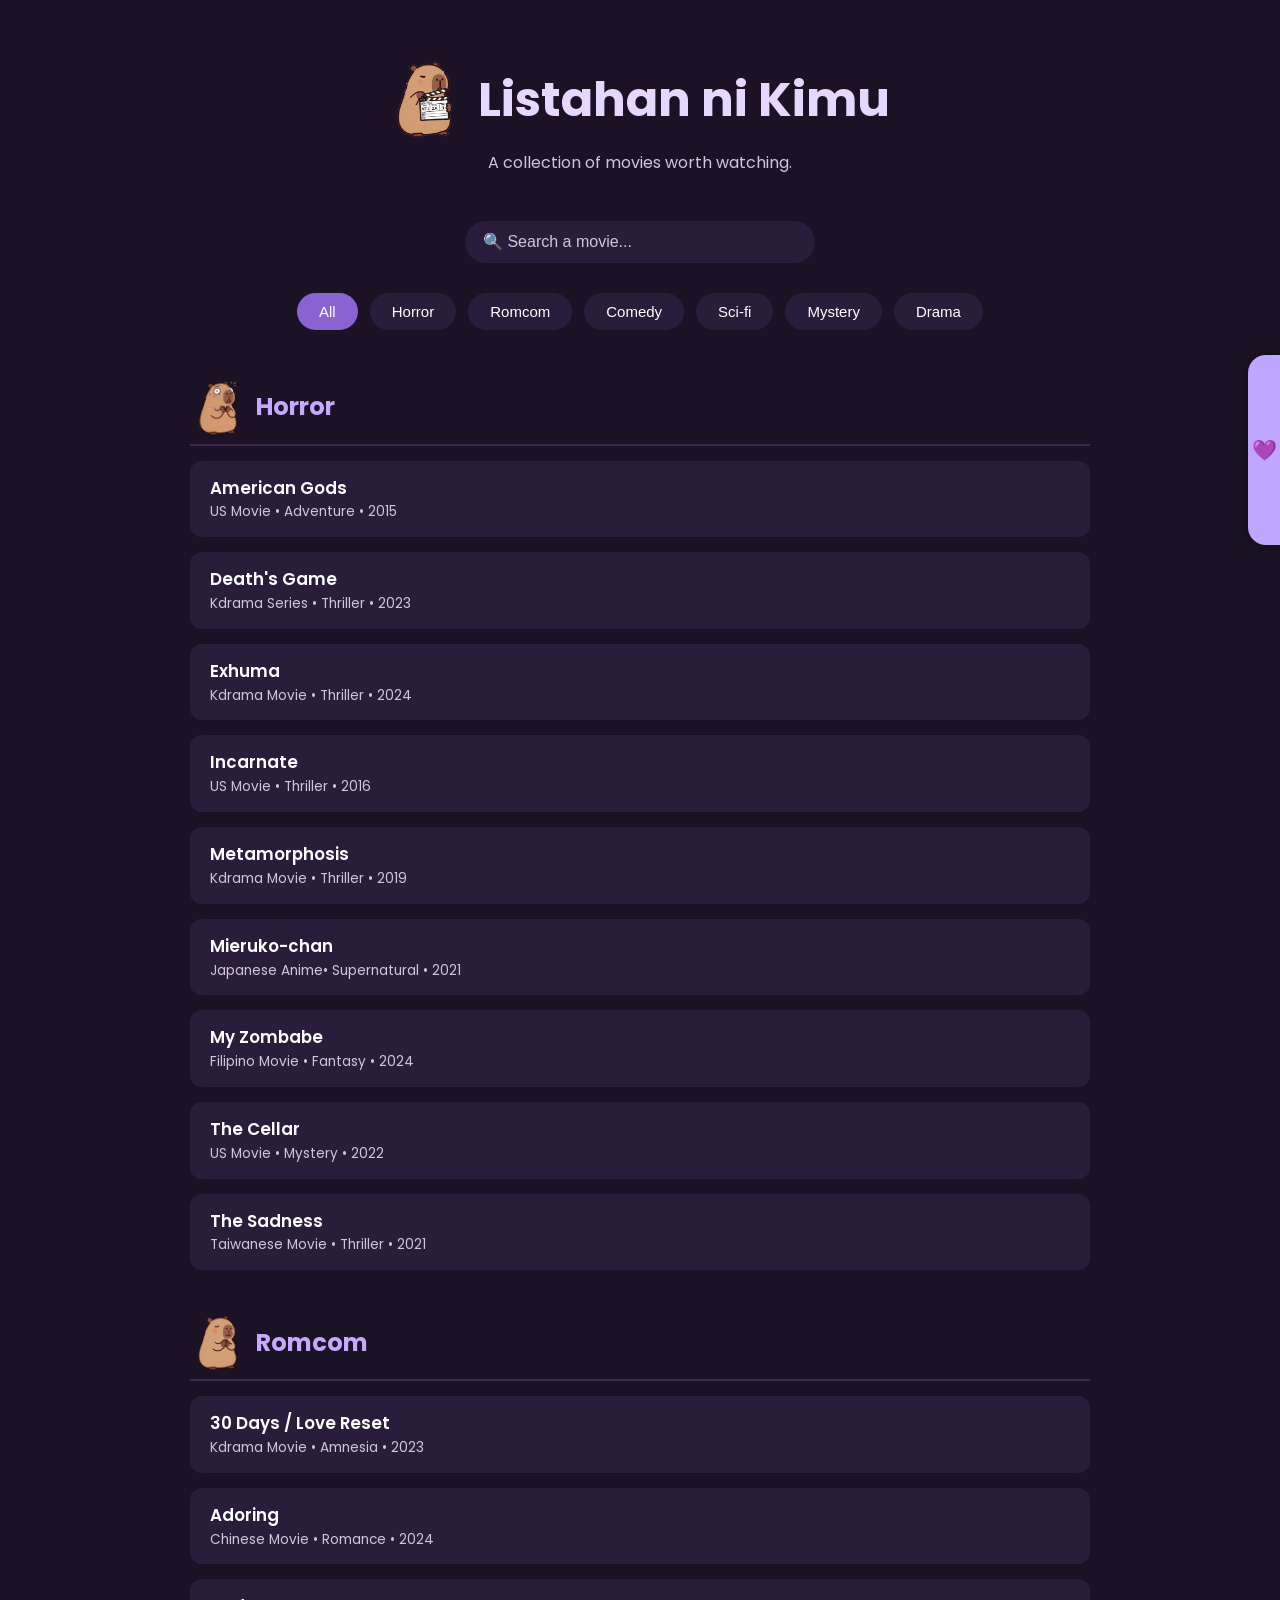
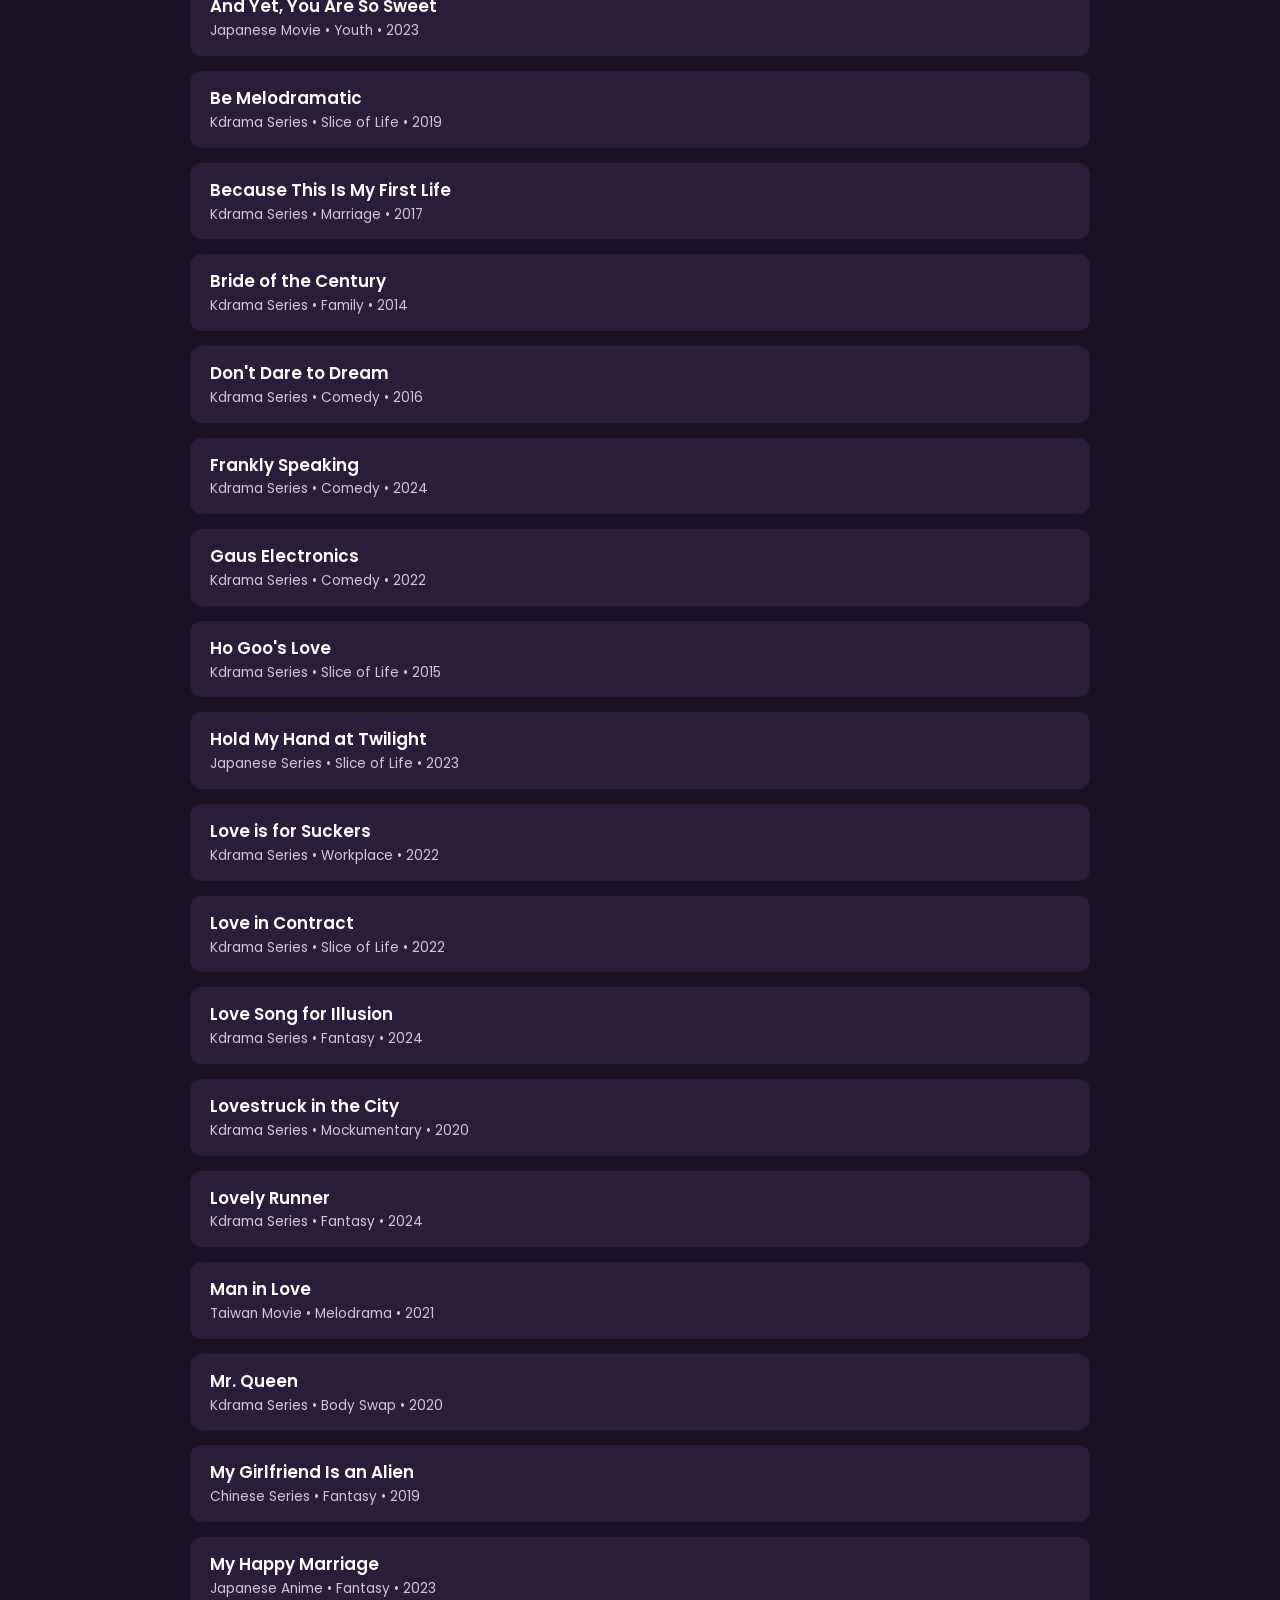
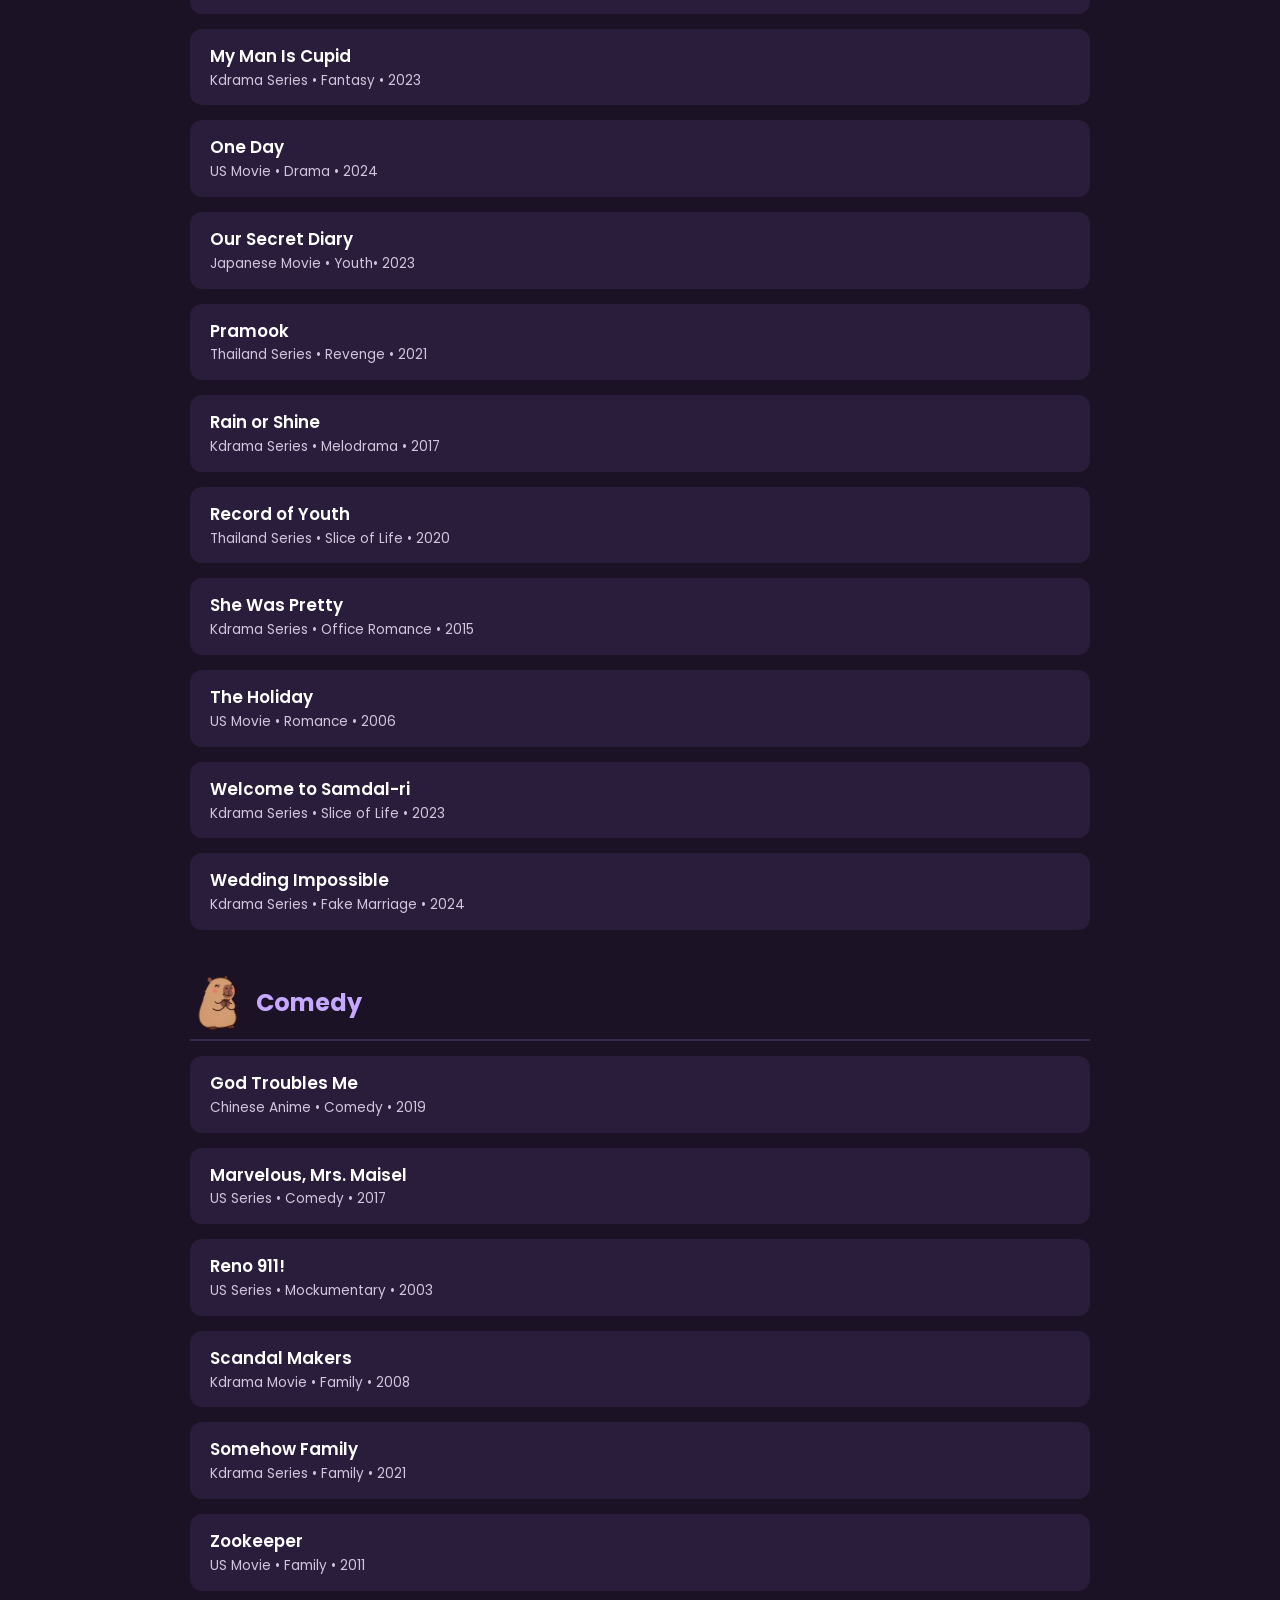
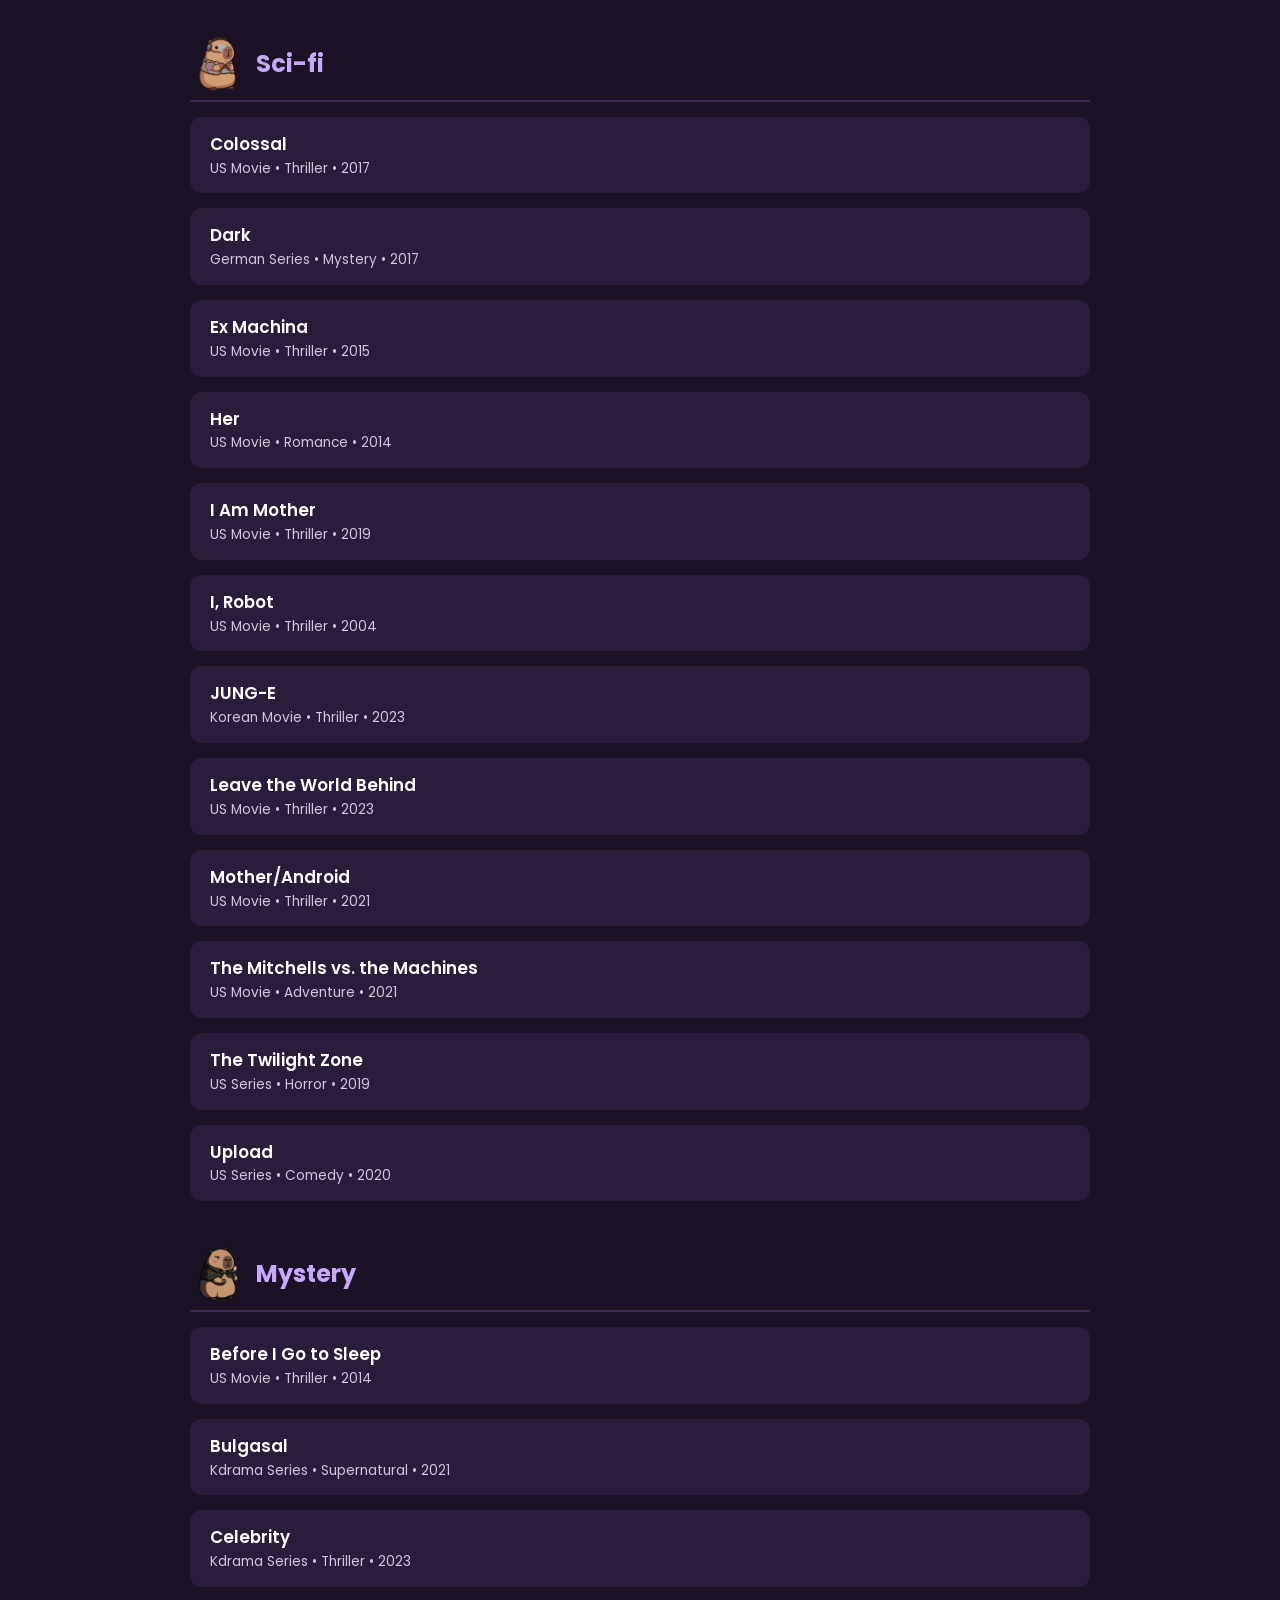
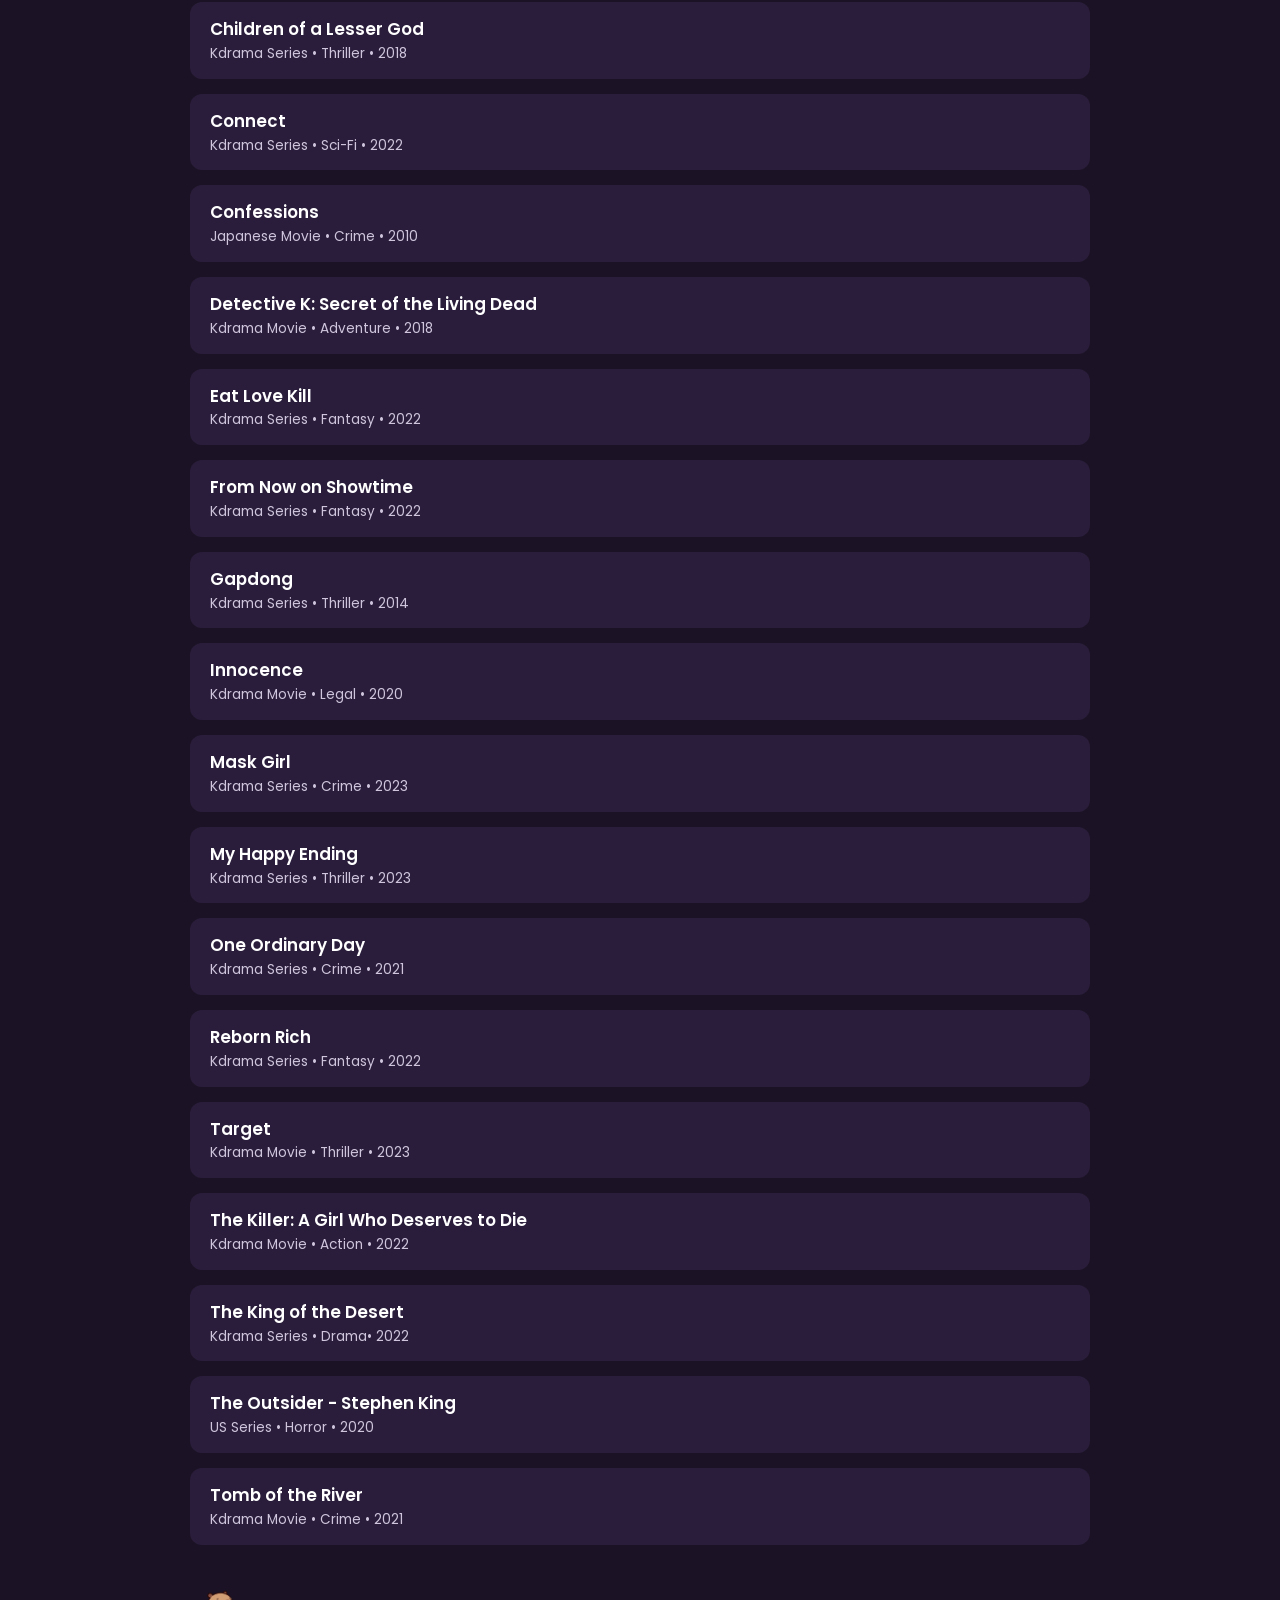
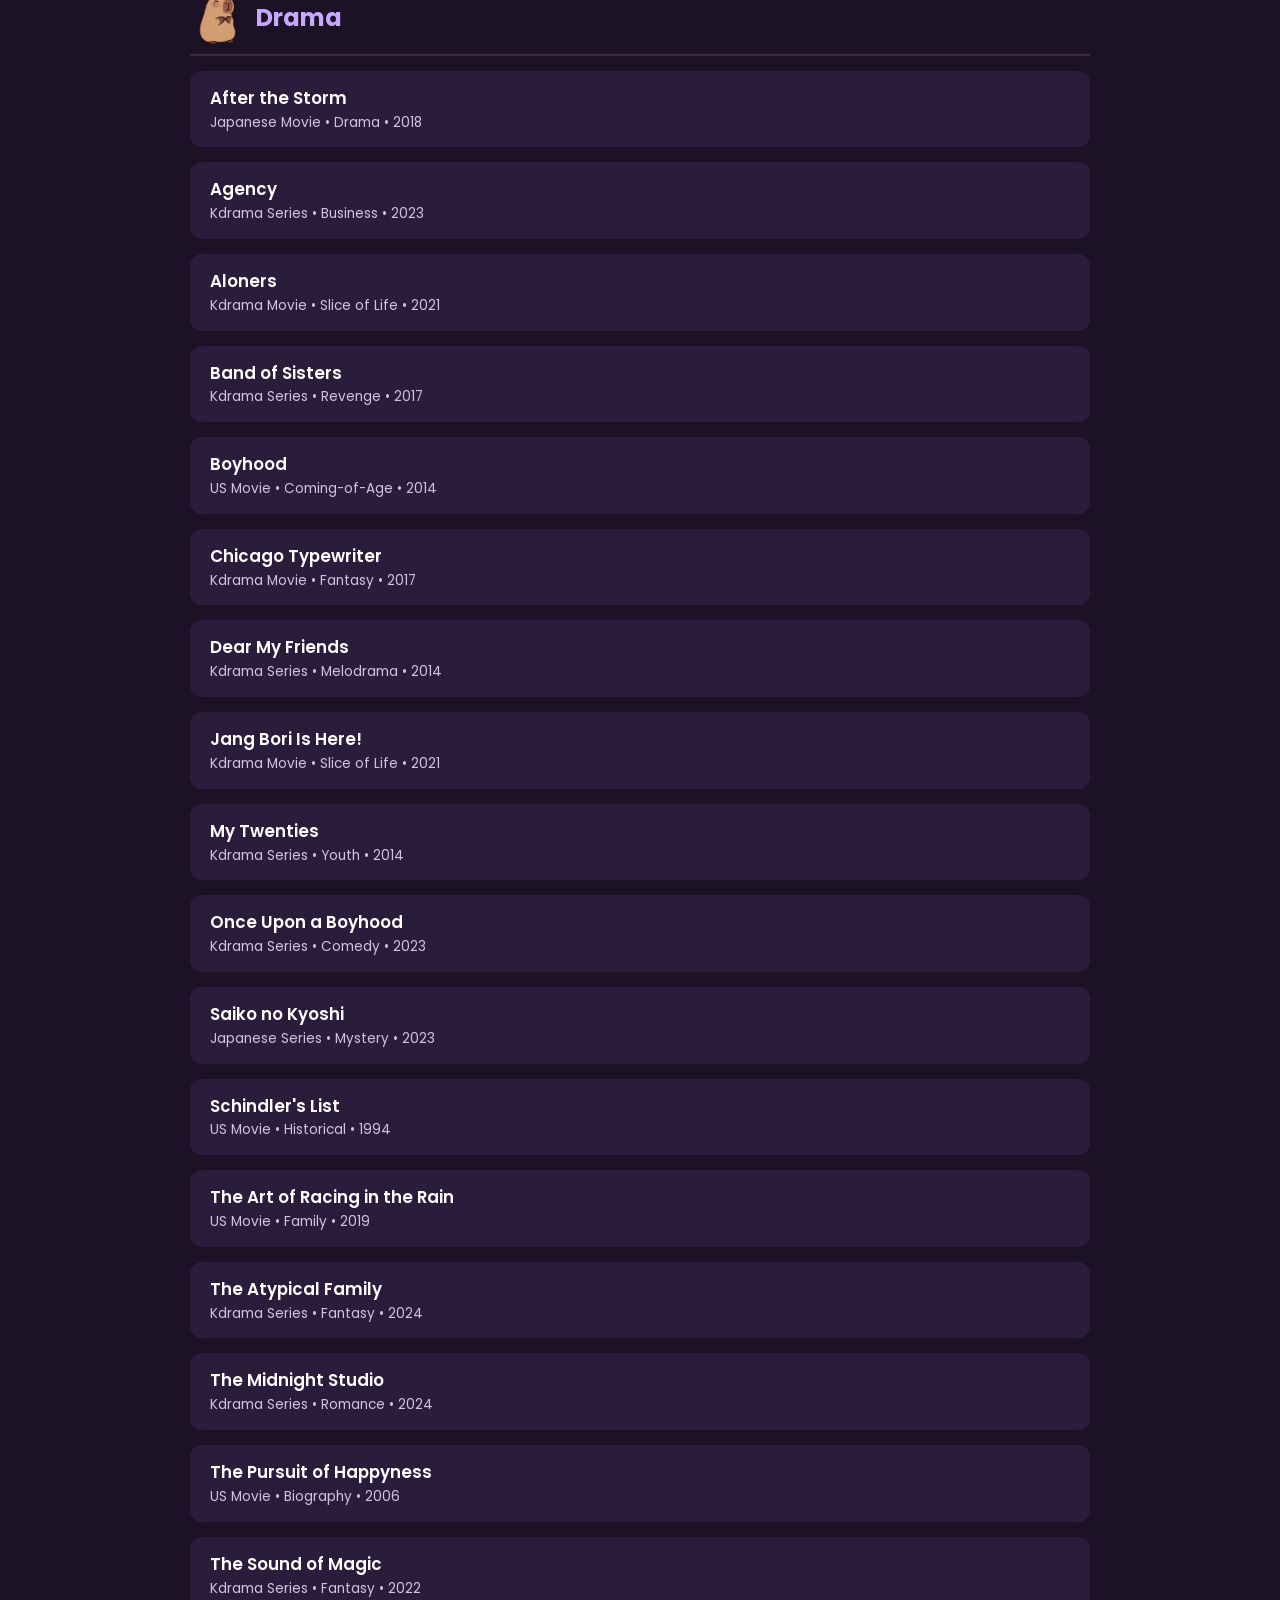
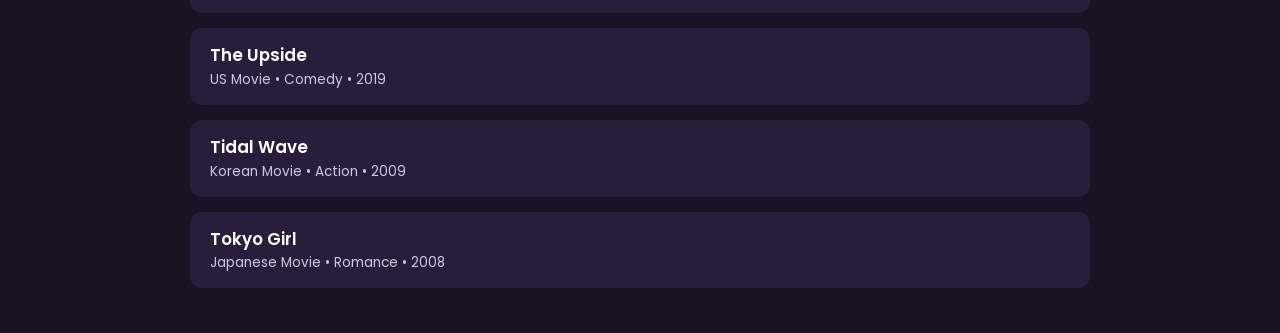
==== index.html @ cf1d2eed "First Upload" ====
<!DOCTYPE html>
<html lang="en">

<head>
    <meta charset="UTF-8">
    <meta name="viewport" content="width=device-width, initial-scale=1.0">
    <title>Movie Collection</title>

    <!-- Google Font -->
    <link href="https://fonts.googleapis.com/css2?family=Poppins:wght@300;400;500;600;700&display=swap"
        rel="stylesheet">

    <link rel="stylesheet" href="style.css">
</head>

<body>

    <header>

        <h1>
            <img src="images/capy/ctop.png" alt="Capybara" class="logo">
            Listahan ni Kimu
        </h1>
        <p>A collection of movies worth watching.</p>
    </header>

    <div class="search-container">
        <input type="text" id="searchInput" placeholder="🔍 Search a movie...">
    </div>

    <nav class="genres">
        <button class="active" data-filter="all">All</button>
        <button data-filter="horror">Horror</button>
        <button data-filter="romcom">Romcom</button>
        <button data-filter="comedy">Comedy</button>
        <button data-filter="scifi">Sci-fi</button>
        <button data-filter="mystery">Mystery</button>
        <button data-filter="drama">Drama</button>
    </nav>

    <main>

        <section class="genre-section" data-genre="horror">
            <h2 class="genre-title">
                <img src="images/capy/chorr.png" alt="Capybara" class="genre-capy">
                Horror
            </h2>

            <div class="movie-list">

                <a href="#" class="movie-card" data-movie="american">
                    <h3>American Gods</h3>
                    <p>US Movie • Adventure • 2015</p>
                </a>

                <a href="#" class="movie-card" data-movie="deaths">
                    <h3>Death's Game</h3>
                    <p>Kdrama Series • Thriller • 2023</p>
                </a>


                <a href="#" class="movie-card" data-movie="exhuma">
                    <h3>Exhuma</h3>
                    <p>Kdrama Movie • Thriller • 2024</p>
                </a>

                <a href="#" class="movie-card" data-movie="incarn">
                    <h3>Incarnate</h3>
                    <p>US Movie • Thriller • 2016</p>
                </a>

                <a href="#" class="movie-card" data-movie="metamo">
                    <h3>Metamorphosis</h3>
                    <p>Kdrama Movie • Thriller • 2019</p>
                </a>

                <a href="#" class="movie-card" data-movie="mieru">
                    <h3>Mieruko-chan</h3>
                    <p>Japanese Anime• Supernatural • 2021</p>
                </a>

                <a href="#" class="movie-card" data-movie="zomba">
                    <h3>My Zombabe</h3>
                    <p>Filipino Movie • Fantasy • 2024</p>
                </a>

                <a href="#" class="movie-card" data-movie="cellar">
                    <h3>The Cellar</h3>
                    <p>US Movie • Mystery • 2022</p>
                </a>

                <a href="#" class="movie-card" data-movie="sadness">
                    <h3>The Sadness</h3>
                    <p>Taiwanese Movie • Thriller • 2021</p>
                </a>

            </div>
        </section>

        <section class="genre-section" data-genre="romcom">
            <h2 class="genre-title">
                <img src="images/capy/crom.png" alt="Capybara" class="genre-capy">Romcom
            </h2>

            <div class="movie-list">

                <a href="#" class="movie-card" data-movie="dayss">
                    <h3>30 Days / Love Reset</h3>
                    <p>Kdrama Movie • Amnesia • 2023</p>
                </a>

                <a href="#" class="movie-card" data-movie="adoring">
                    <h3>Adoring</h3>
                    <p>Chinese Movie • Romance • 2024</p>
                </a>

                <a href="#" class="movie-card" data-movie="andyet">
                    <h3>And Yet, You Are So Sweet</h3>
                    <p>Japanese Movie • Youth • 2023</p>
                </a>

                <a href="#" class="movie-card" data-movie="bemelo">
                    <h3>Be Melodramatic</h3>
                    <p>Kdrama Series • Slice of Life • 2019</p>
                </a>

                <a href="#" class="movie-card" data-movie="myfirst">
                    <h3>Because This Is My First Life</h3>
                    <p>Kdrama Series • Marriage • 2017</p>
                </a>

                <a href="#" class="movie-card" data-movie="brideofthe">
                    <h3>Bride of the Century</h3>
                    <p>Kdrama Series • Family • 2014</p>
                </a>

                <a href="#" class="movie-card" data-movie="dontdare">
                    <h3>Don't Dare to Dream</h3>
                    <p>Kdrama Series • Comedy • 2016</p>
                </a>

                <a href="#" class="movie-card" data-movie="frankly">
                    <h3>Frankly Speaking</h3>
                    <p>Kdrama Series • Comedy • 2024</p>
                </a>

                <a href="#" class="movie-card" data-movie="gaus">
                    <h3>Gaus Electronics</h3>
                    <p>Kdrama Series • Comedy • 2022</p>
                </a>

                <a href="#" class="movie-card" data-movie="hogoo">
                    <h3>Ho Goo's Love</h3>
                    <p>Kdrama Series • Slice of Life • 2015</p>
                </a>

                <a href="#" class="movie-card" data-movie="holdmy">
                    <h3>Hold My Hand at Twilight</h3>
                    <p>Japanese Series • Slice of Life • 2023</p>
                </a>

                <a href="#" class="movie-card" data-movie="suckers">
                    <h3>Love is for Suckers</h3>
                    <p>Kdrama Series • Workplace • 2022</p>
                </a>

                <a href="#" class="movie-card" data-movie="incontract">
                    <h3>Love in Contract</h3>
                    <p>Kdrama Series • Slice of Life • 2022</p>
                </a>

                <a href="#" class="movie-card" data-movie="lovesong">
                    <h3>Love Song for Illusion</h3>
                    <p>Kdrama Series • Fantasy • 2024</p>
                </a>

                <a href="#" class="movie-card" data-movie="lovestruck">
                    <h3>Lovestruck in the City</h3>
                    <p>Kdrama Series • Mockumentary • 2020</p>
                </a>

                <a href="#" class="movie-card" data-movie="lovelyrunner">
                    <h3>Lovely Runner</h3>
                    <p>Kdrama Series • Fantasy • 2024</p>
                </a>

                <a href="#" class="movie-card" data-movie="maninlove">
                    <h3>Man in Love</h3>
                    <p>Taiwan Movie • Melodrama • 2021</p>
                </a>

                <a href="#" class="movie-card" data-movie="mrqueen">
                    <h3>Mr. Queen</h3>
                    <p>Kdrama Series • Body Swap • 2020</p>
                </a>

                <a href="#" class="movie-card" data-movie="gfalien">
                    <h3>My Girlfriend Is an Alien</h3>
                    <p>Chinese Series • Fantasy • 2019</p>
                </a>

                <a href="#" class="movie-card" data-movie="hmarriage">
                    <h3>My Happy Marriage</h3>
                    <p>Japanese Anime • Fantasy • 2023</p>
                </a>

                <a href="#" class="movie-card" data-movie="mancupid">
                    <h3>My Man Is Cupid</h3>
                    <p>Kdrama Series • Fantasy • 2023</p>
                </a>

                <a href="#" class="movie-card" data-movie="oneday">
                    <h3>One Day</h3>
                    <p>US Movie • Drama • 2024</p>
                </a>

                <a href="#" class="movie-card" data-movie="secretdiary">
                    <h3>Our Secret Diary</h3>
                    <p>Japanese Movie • Youth• 2023</p>
                </a>

                <a href="#" class="movie-card" data-movie="pramook">
                    <h3>Pramook</h3>
                    <p>Thailand Series • Revenge • 2021</p>
                </a>

                <a href="#" class="movie-card" data-movie="rainorshine">
                    <h3>Rain or Shine</h3>
                    <p>Kdrama Series • Melodrama • 2017</p>
                </a>

                <a href="#" class="movie-card" data-movie="recordofyouth">
                    <h3>Record of Youth</h3>
                    <p>Thailand Series • Slice of Life • 2020</p>
                </a>

                <a href="#" class="movie-card" data-movie="shewaspretty">
                    <h3>She Was Pretty</h3>
                    <p>Kdrama Series • Office Romance • 2015</p>
                </a>

                <a href="#" class="movie-card" data-movie="theholiday">
                    <h3>The Holiday</h3>
                    <p>US Movie • Romance • 2006</p>
                </a>

                <a href="#" class="movie-card" data-movie="samdal">
                    <h3>Welcome to Samdal-ri</h3>
                    <p>Kdrama Series • Slice of Life • 2023</p>
                </a>

                <a href="#" class="movie-card" data-movie="weddingimpo">
                    <h3>Wedding Impossible</h3>
                    <p>Kdrama Series • Fake Marriage • 2024</p>
                </a>
            </div>
        </section>

        <section class="genre-section" data-genre="comedy">
            <h2 class="genre-title">
                <img src="images/capy/ccom.png" alt="Capybara" class="genre-capy">Comedy
            </h2>

            <div class="movie-list">

                <a href="#" class="movie-card" data-movie="godtroublesme">
                    <h3>God Troubles Me</h3>
                    <p>Chinese Anime • Comedy • 2019</p>
                </a>

                <a href="#" class="movie-card" data-movie="mrsmaisel">
                    <h3>Marvelous, Mrs. Maisel </h3>
                    <p>US Series • Comedy • 2017</p>
                </a>

                <a href="#" class="movie-card" data-movie="reno911">
                    <h3>Reno 911!</h3>
                    <p>US Series • Mockumentary • 2003</p>
                </a>

                <a href="#" class="movie-card" data-movie="scandalmakers">
                    <h3>Scandal Makers</h3>
                    <p>Kdrama Movie • Family • 2008</p>
                </a>

                <a href="#" class="movie-card" data-movie="somehowfamily">
                    <h3>Somehow Family</h3>
                    <p>Kdrama Series • Family • 2021</p>
                </a>

                <a href="#" class="movie-card" data-movie="zookeper">
                    <h3>Zookeeper</h3>
                    <p>US Movie • Family • 2011</p>
                </a>

            </div>
        </section>

        <section class="genre-section" data-genre="scifi">
            <h2 class="genre-title">
                <img src="images/capy/csci.png" alt="Capybara" class="genre-capy">Sci-fi
            </h2>

            <div class="movie-list">

                <a href="#" class="movie-card" data-movie="colossal">
                    <h3>Colossal</h3>
                    <p>US Movie • Thriller • 2017</p>
                </a>

                <a href="#" class="movie-card" data-movie="dark">
                    <h3>Dark</h3>
                    <p>German Series • Mystery • 2017</p>
                </a>

                <a href="#" class="movie-card" data-movie="exmachina">
                    <h3>Ex Machina</h3>
                    <p>US Movie • Thriller • 2015</p>
                </a>

                <a href="#" class="movie-card" data-movie="her">
                    <h3>Her</h3>
                    <p>US Movie • Romance • 2014</p>
                </a>

                <a href="#" class="movie-card" data-movie="iammother">
                    <h3>I Am Mother</h3>
                    <p>US Movie • Thriller • 2019</p>
                </a>

                <a href="#" class="movie-card" data-movie="irobot">
                    <h3>I, Robot</h3>
                    <p>US Movie • Thriller • 2004</p>
                </a>

                <a href="#" class="movie-card" data-movie="junge">
                    <h3>JUNG-E</h3>
                    <p>Korean Movie • Thriller • 2023</p>
                </a>

                <a href="#" class="movie-card" data-movie="leavetheworld">
                    <h3>Leave the World Behind</h3>
                    <p>US Movie • Thriller • 2023</p>
                </a>

                <a href="#" class="movie-card" data-movie="motherandroid">
                    <h3>Mother/Android</h3>
                    <p>US Movie • Thriller • 2021</p>
                </a>

                <a href="#" class="movie-card" data-movie="themitchells">
                    <h3>The Mitchells vs. the Machines</h3>
                    <p>US Movie • Adventure • 2021</p>
                </a>

                <a href="#" class="movie-card" data-movie="tzones">
                    <h3>The Twilight Zone</h3>
                    <p>US Series • Horror • 2019</p>
                </a>

                <a href="#" class="movie-card" data-movie="upload">
                    <h3>Upload</h3>
                    <p>US Series • Comedy • 2020</p>
                </a>
            </div>
        </section>

        <section class="genre-section" data-genre="mystery">
            <h2 class="genre-title">
                <img src="images/capy/cmys.png" alt="Capybara" class="genre-capy">Mystery
            </h2>

            <div class="movie-list">

                <a href="#" class="movie-card" data-movie="beforei">
                    <h3>Before I Go to Sleep</h3>
                    <p>US Movie • Thriller • 2014</p>
                </a>

                <a href="#" class="movie-card" data-movie="bulgasal">
                    <h3>Bulgasal</h3>
                    <p>Kdrama Series • Supernatural • 2021</p>
                </a>

                <a href="#" class="movie-card" data-movie="celebrity">
                    <h3>Celebrity</h3>
                    <p>Kdrama Series • Thriller • 2023</p>
                </a>

                <a href="#" class="movie-card" data-movie="childrenoflesser">
                    <h3>Children of a Lesser God</h3>
                    <p>Kdrama Series • Thriller • 2018</p>
                </a>

                <a href="#" class="movie-card" data-movie="connect">
                    <h3>Connect</h3>
                    <p>Kdrama Series • Sci-Fi • 2022</p>
                </a>

                <a href="#" class="movie-card" data-movie="confessions">
                    <h3>Confessions</h3>
                    <p>Japanese Movie • Crime • 2010</p>
                </a>

                <a href="#" class="movie-card" data-movie="detectivek">
                    <h3>Detective K: Secret of the Living Dead</h3>
                    <p>Kdrama Movie • Adventure • 2018</p>
                </a>

                <a href="#" class="movie-card" data-movie="eatlovekill">
                    <h3>Eat Love Kill</h3>
                    <p>Kdrama Series • Fantasy • 2022</p>
                </a>

                <a href="#" class="movie-card" data-movie="fromnowon">
                    <h3>From Now on Showtime</h3>
                    <p>Kdrama Series • Fantasy • 2022</p>
                </a>

                <a href="#" class="movie-card" data-movie="gapdong">
                    <h3>Gapdong</h3>
                    <p>Kdrama Series • Thriller • 2014</p>
                </a>

                <a href="#" class="movie-card" data-movie="innocence">
                    <h3>Innocence</h3>
                    <p>Kdrama Movie • Legal • 2020</p>
                </a>

                <a href="#" class="movie-card" data-movie="maskgirl">
                    <h3>Mask Girl</h3>
                    <p>Kdrama Series • Crime • 2023</p>
                </a>

                <a href="#" class="movie-card" data-movie="myhappyending">
                    <h3>My Happy Ending</h3>
                    <p>Kdrama Series • Thriller • 2023</p>
                </a>

                <a href="#" class="movie-card" data-movie="oneordinaryday">
                    <h3>One Ordinary Day</h3>
                    <p>Kdrama Series • Crime • 2021</p>
                </a>

                <a href="#" class="movie-card" data-movie="rebornrich">
                    <h3>Reborn Rich</h3>
                    <p>Kdrama Series • Fantasy • 2022</p>
                </a>

                <a href="#" class="movie-card" data-movie="target">
                    <h3>Target</h3>
                    <p>Kdrama Movie • Thriller • 2023</p>
                </a>

                <a href="#" class="movie-card" data-movie="agirlwhodeserves">
                    <h3>The Killer: A Girl Who Deserves to Die</h3>
                    <p>Kdrama Movie • Action • 2022</p>
                </a>

                <a href="#" class="movie-card" data-movie="kingofthedesert">
                    <h3>The King of the Desert</h3>
                    <p>Kdrama Series • Drama• 2022</p>
                </a>

                <a href="#" class="movie-card" data-movie="theoutsider">
                    <h3>The Outsider - Stephen King</h3>
                    <p>US Series • Horror • 2020</p>
                </a>

                <a href="#" class="movie-card" data-movie="tomboftheriver">
                    <h3>Tomb of the River</h3>
                    <p>Kdrama Movie • Crime • 2021</p>
                </a>

            </div>
        </section>

        <section class="genre-section" data-genre="drama">
            <h2 class="genre-title">
                <img src="images/capy/cdra.png" alt="Capybara" class="genre-capy">Drama
            </h2>

            <div class="movie-list">

                <a href="#" class="movie-card" data-movie="afterthestorm">
                    <h3>After the Storm</h3>
                    <p>Japanese Movie • Drama • 2018</p>
                </a>

                <a href="#" class="movie-card" data-movie="agency">
                    <h3>Agency</h3>
                    <p>Kdrama Series • Business • 2023</p>
                </a>

                <a href="#" class="movie-card" data-movie="aloners">
                    <h3>Aloners</h3>
                    <p>Kdrama Movie • Slice of Life • 2021</p>
                </a>

                <a href="#" class="movie-card" data-movie="bandofsisters">
                    <h3>Band of Sisters</h3>
                    <p>Kdrama Series • Revenge • 2017</p>
                </a>

                <a href="#" class="movie-card" data-movie="boyhood">
                    <h3>Boyhood</h3>
                    <p>US Movie • Coming-of-Age • 2014</p>
                </a>

                <a href="#" class="movie-card" data-movie="chicagotypewriter">
                    <h3>Chicago Typewriter</h3>
                    <p>Kdrama Movie • Fantasy • 2017</p>
                </a>

                <a href="#" class="movie-card" data-movie="dearmyfriends">
                    <h3>Dear My Friends</h3>
                    <p>Kdrama Series • Melodrama • 2014</p>
                </a>

                <a href="#" class="movie-card" data-movie="jangbori">
                    <h3>Jang Bori Is Here!</h3>
                    <p>Kdrama Movie • Slice of Life • 2021</p>
                </a>

                <a href="#" class="movie-card" data-movie="twenties">
                    <h3>My Twenties</h3>
                    <p>Kdrama Series • Youth • 2014</p>
                </a>

                <a href="#" class="movie-card" data-movie="onceuponaboyhood">
                    <h3>Once Upon a Boyhood</h3>
                    <p>Kdrama Series • Comedy • 2023</p>
                </a>

                <a href="#" class="movie-card" data-movie="saikonokyoshi">
                    <h3>Saiko no Kyoshi</h3>
                    <p>Japanese Series • Mystery • 2023</p>
                </a>

                <a href="#" class="movie-card" data-movie="schindler">
                    <h3>Schindler's List</h3>
                    <p>US Movie • Historical • 1994</p>
                </a>

                <a href="#" class="movie-card" data-movie="artofracing">
                    <h3>The Art of Racing in the Rain</h3>
                    <p>US Movie • Family • 2019</p>
                </a>

                <a href="#" class="movie-card" data-movie="atypicalfam">
                    <h3>The Atypical Family</h3>
                    <p>Kdrama Series • Fantasy • 2024</p>
                </a>

                <a href="#" class="movie-card" data-movie="midnightstudio">
                    <h3>The Midnight Studio</h3>
                    <p>Kdrama Series • Romance • 2024</p>
                </a>

                <a href="#" class="movie-card" data-movie="pursuitofhappyness">
                    <h3>The Pursuit of Happyness</h3>
                    <p>US Movie • Biography • 2006</p>
                </a>

                <a href="#" class="movie-card" data-movie="soundofmagic">
                    <h3>The Sound of Magic</h3>
                    <p>Kdrama Series • Fantasy • 2022</p>
                </a>

                <a href="#" class="movie-card" data-movie="upside">
                    <h3>The Upside</h3>
                    <p>US Movie • Comedy • 2019</p>
                </a>

                <a href="#" class="movie-card" data-movie="tidalwave">
                    <h3>Tidal Wave</h3>
                    <p>Korean Movie • Action • 2009</p>
                </a>

                <a href="#" class="movie-card" data-movie="tokyogirl">
                    <h3>Tokyo Girl</h3>
                    <p>Japanese Movie • Romance • 2008</p>
                </a>

            </div>
        </section>

    </main>

    <div id="movieModal" class="modal">
        <div class="modal-content">

            <span class="close">&times;</span>

            <img id="modalPoster" src="" alt="Movie Poster">

            <h2 id="modalTitle"></h2>

            <p id="modalGenre"></p>

            <p id="modalSynopsis"></p>

            <a id="modalTrailer" href="#" target="_blank">
                ▶ Watch Trailer
            </a>

        </div>
    </div>

    <div class="side-panel">
        <div class="side-tab">💜</div>

        <div class="side-content">
            <h3>LOID</h3>
            <p>I'm stressed :&lt;</p>
            <a href="help.html" class="help-btn">
                HELP
            </a>
        </div>
    </div>

    <script src="script.js"></script>
</body>

</html>
---- style.css ----
* {
    margin: 0;
    padding: 0;
    box-sizing: border-box;
}

body {
    font-family: 'Poppins', sans-serif;
    background: #1B1325;
    color: #F8F6FC;
    line-height: 1.6;
    cursor: url("images/capy/cc2.png"), auto;
}


header {
    text-align: center;
    padding: 60px 20px 40px;
}

header h1{
    display:flex;
    justify-content:center;
    align-items:center;
    gap:18px;

    font-size:3rem;
    color:#E6D7FF;
}

.logo{
    width:70px;
    height:80px;
    object-fit:contain;
}

header p {
    color: #CFC6DD;
    margin-top: 10px;
}



.genres {
    display: flex;
    justify-content: center;
    flex-wrap: wrap;
    gap: 12px;

    margin-bottom: 50px;
}

.genre-title{
    display:flex;
    align-items:center;
    gap:10px;

    color:#E6D7FF;
    margin-bottom:15px;
    border-bottom:2px solid #3A2A52;
    padding-bottom:8px;
}

.genre-capy{
    width:56px;
    height:56px;
    object-fit:contain;
}

.genres button {
    background: #2A1D3B;
    color: white;

    border: none;
    border-radius: 30px;

    padding: 10px 22px;

    font-size: 15px;

    cursor: pointer;

    transition: .3s;
}

.genres button:hover {
    background: #8A63D2;
    cursor: url("images/capy/cc1.png") 0 0, pointer;
}

.genres .active {
    background: #8A63D2;
}

main {
    width: min(900px, 90%);
    margin: auto;
}



.genre-section {
    margin-bottom: 45px;
}

.genre-section h2 {
    color: #C6A8FF;
    margin-bottom: 15px;
    border-bottom: 2px solid #3A2A52;
    padding-bottom: 8px;
}



.genre-section ul {
    list-style: none;
}

.genre-section li {
    margin: 12px 0;
}

.genre-section a {
    text-decoration: none;
    color: white;
    transition: .25s;
}

.genre-section a:hover {
    color: #C6A8FF;
    padding-left: 8px;
}

/* Movie Cardsssssssss */

.movie-list {
    display: flex;
    flex-direction: column;
    gap: 15px;
}

.movie-card {
    display: block;
    background: #2A1D3B;
    padding: 14px 20px;
    border-radius: 12px;
    text-decoration: none;
    color: white;

    transition:
        transform .25s ease,
        box-shadow .25s ease,
        background-color .25s ease;
}

.movie-card h3 {
    margin-bottom: 0 0 6px 0;
    font-size: 1.05rem;
    font-weight: 600;
}

.movie-card p {
    margin: 0;
    color: #CFC6DD;
    font-size: .85rem;
}

.movie-card:hover {
    cursor: url("images/capy/cc1.png") 0 0, pointer;

    background: #3A2A52;
    transform: translateY(-4px);
    box-shadow: 0 12px 25px rgba(0, 0, 0, .35);
}

/* Popup modal ni kimchi*/

.modal{
    display:none;
    position:fixed;
    inset:0;
    background:rgba(0,0,0,.8);

    justify-content:center;
    align-items:center;

    z-index:999;
}

.modal-content{
    background:#2A1D3B;
    color:white;

    width:90%;
    max-width:700px;

    padding:30px;
    border-radius:18px;

    text-align:center;

    position:relative;
}

.modal-content img{
    width:220px;
    border-radius:12px;
    margin-bottom:20px;
}

.close{
    position:absolute;
    top:15px;
    right:20px;

    font-size:32px;
    cursor:pointer;
}

#modalGenre{
    color:#CFC6DD;
}

#modalSynopsis{
    line-height:1.7;
    margin:20px 0;
}

#modalTrailer{
    display:inline-block;

    background:#8A63D2;

    color:white;

    padding:12px 22px;

    border-radius:10px;

    text-decoration:none;
}

#modalTrailer:hover{
    background:#A98BFF;
}

.search-container{
    display:flex;
    justify-content:center;
    margin:5px 0 30px;
}

#searchInput{
    width:350px;
    max-width:90%;

    padding:12px 18px;

    border:none;
    border-radius:30px;

    background:#2A1D3B;
    color:white;

    font-size:16px;
    outline:none;

    transition:.25s;
}

#searchInput::placeholder{
    color:#CFC6DD;
}

#searchInput:focus{
    box-shadow:0 0 12px rgba(200,162,255,.4);
}

.side-panel{
    position:fixed;

    top:50%;
    right:-188px;

    transform:translateY(-50%);

    width:220px;
    height:190px;

    background:#2A1D3B;

    border-radius:18px 0 0 18px;

    transition:right .3s ease;

    box-shadow:-5px 0 20px rgba(0,0,0,.35);

    display:flex;

    z-index:999;
}

.side-panel:hover{
    right:0;
}

.side-tab{

    width:32px;

    display:flex;
    justify-content:center;
    align-items:center;

    background:#BFA6FF;

    border-radius:18px 0 0 18px;

    font-size:20px;

    cursor:pointer;
}

.side-content{
    padding:20px;
    color:white;
    flex:1;
    display: flex;
    flex-direction: column;
}

.side-content h3{
    color:#E6D7FF;
    margin-bottom:2px;
    margin-left: 36px;
    font-size: 30px;
}

.side-content p{
    color:#D9CCE8;
    line-height:1.6;
    margin-top:12px;
    margin-left: 8px;
    font-size: 20px;
}

.help-btn{
    margin-top:16px;
    align-self:center;
    background:#BFA6FF;
    color:#2A1D3B;
    border:none;
    border-radius:15px;
    padding:10px 28px;
    font-weight:700;
    font-size:1rem;
    cursor:pointer;
    transition:.25s ease;
    text-decoration: none;
}

.help-btn:hover{

    transform:translateY(-2px);

    box-shadow:0 8px 18px rgba(191,166,255,.4);
}
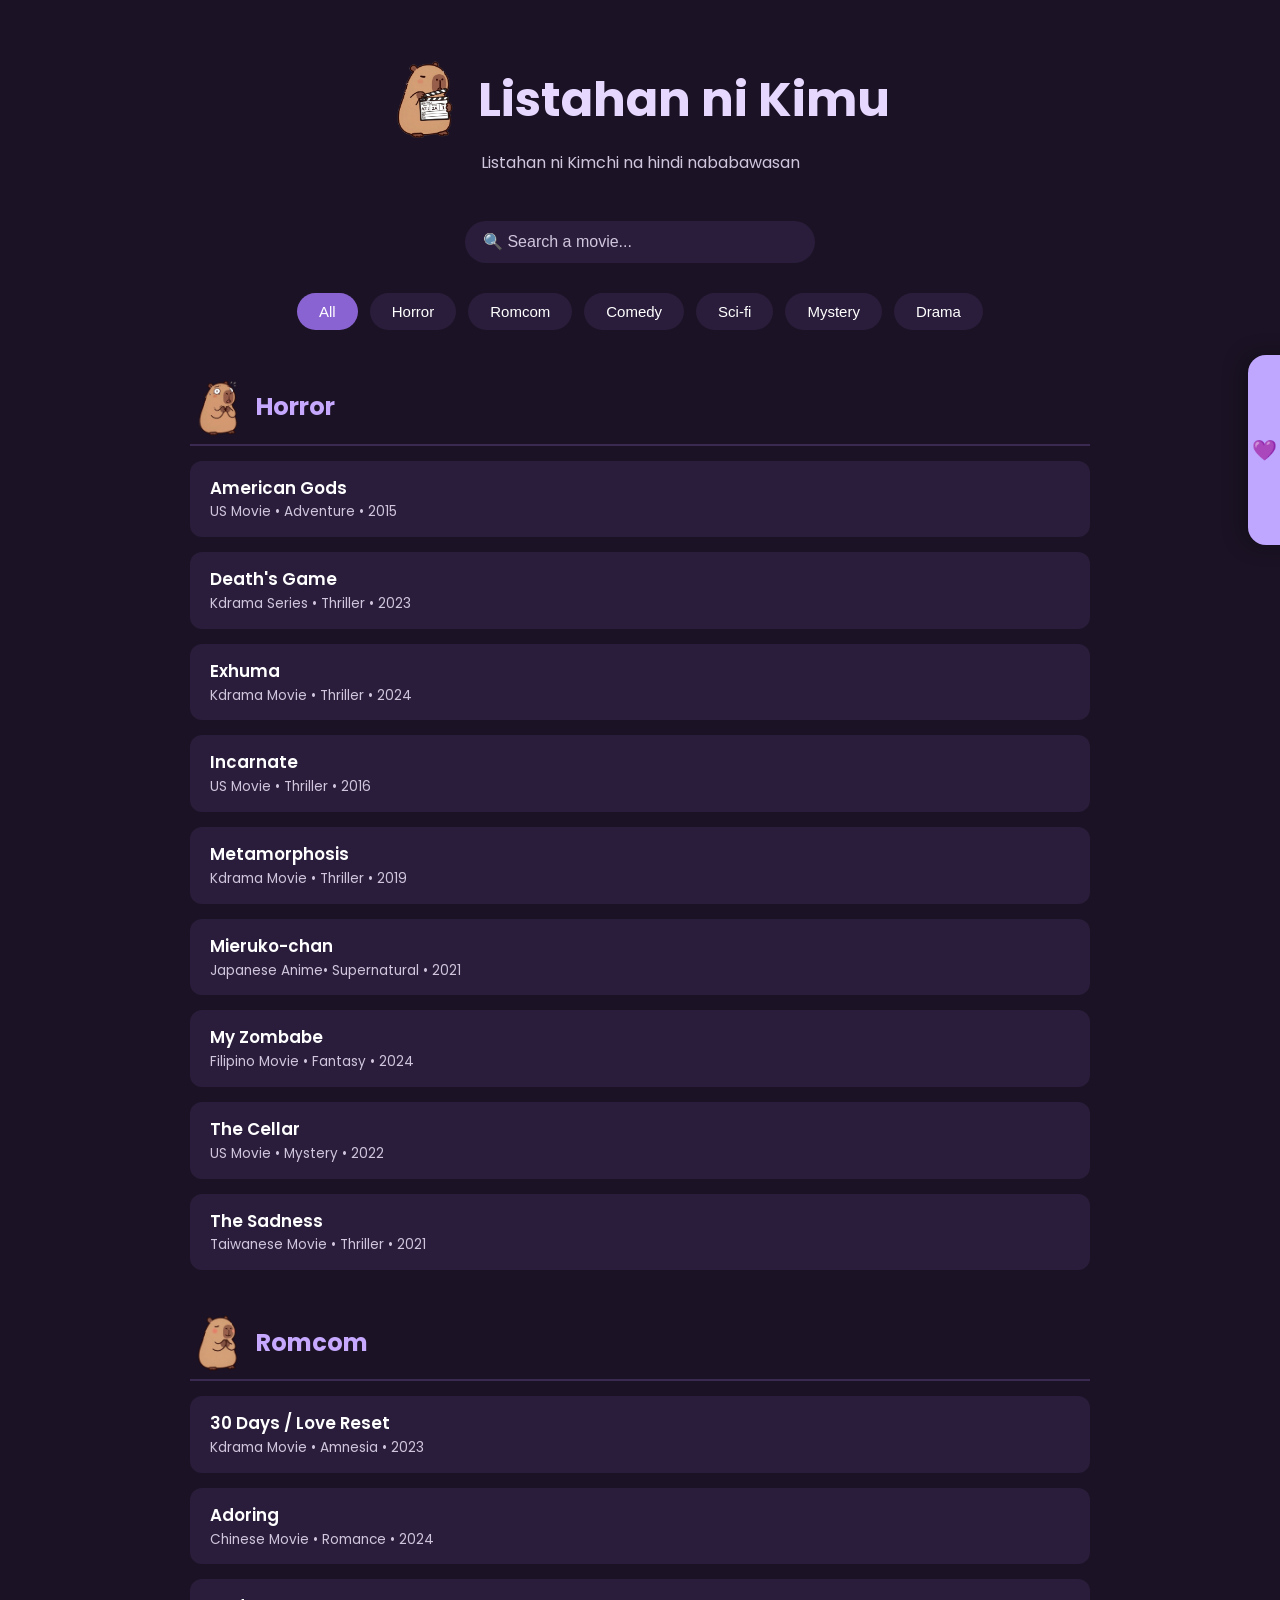
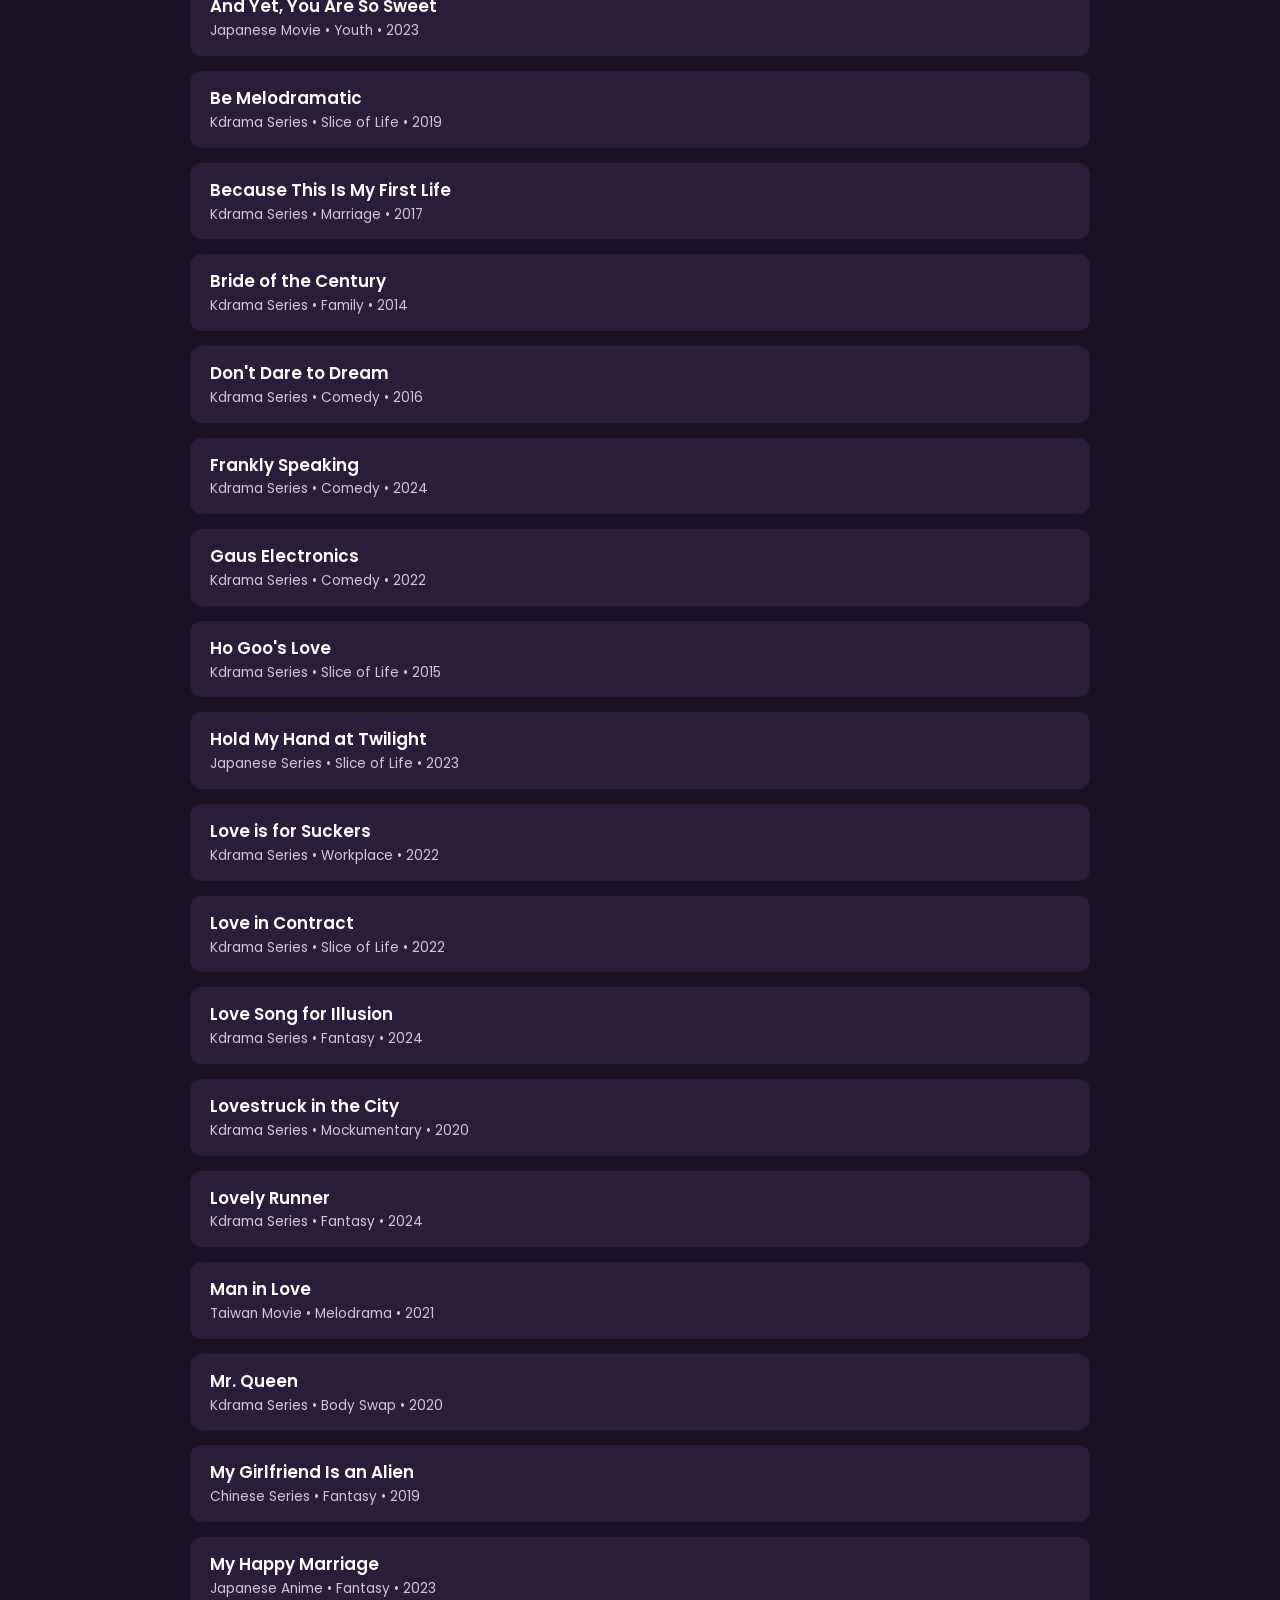
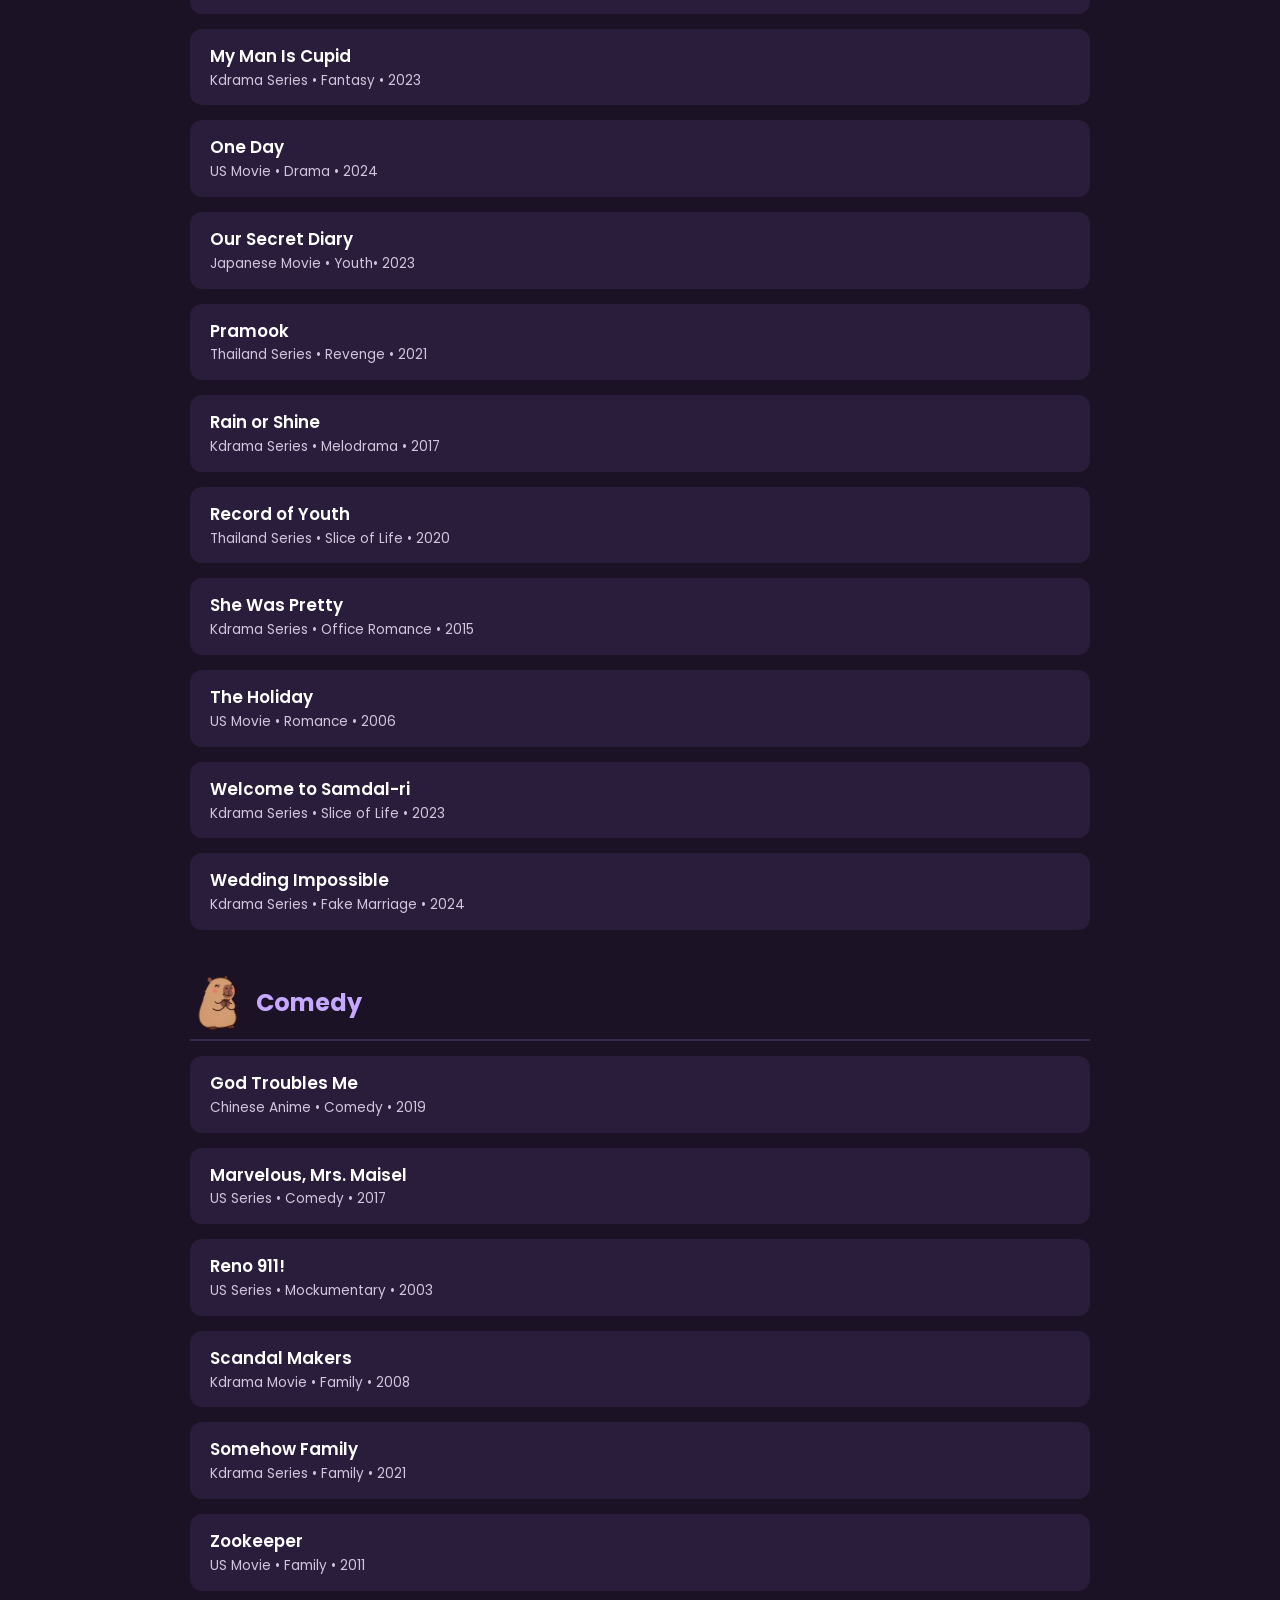
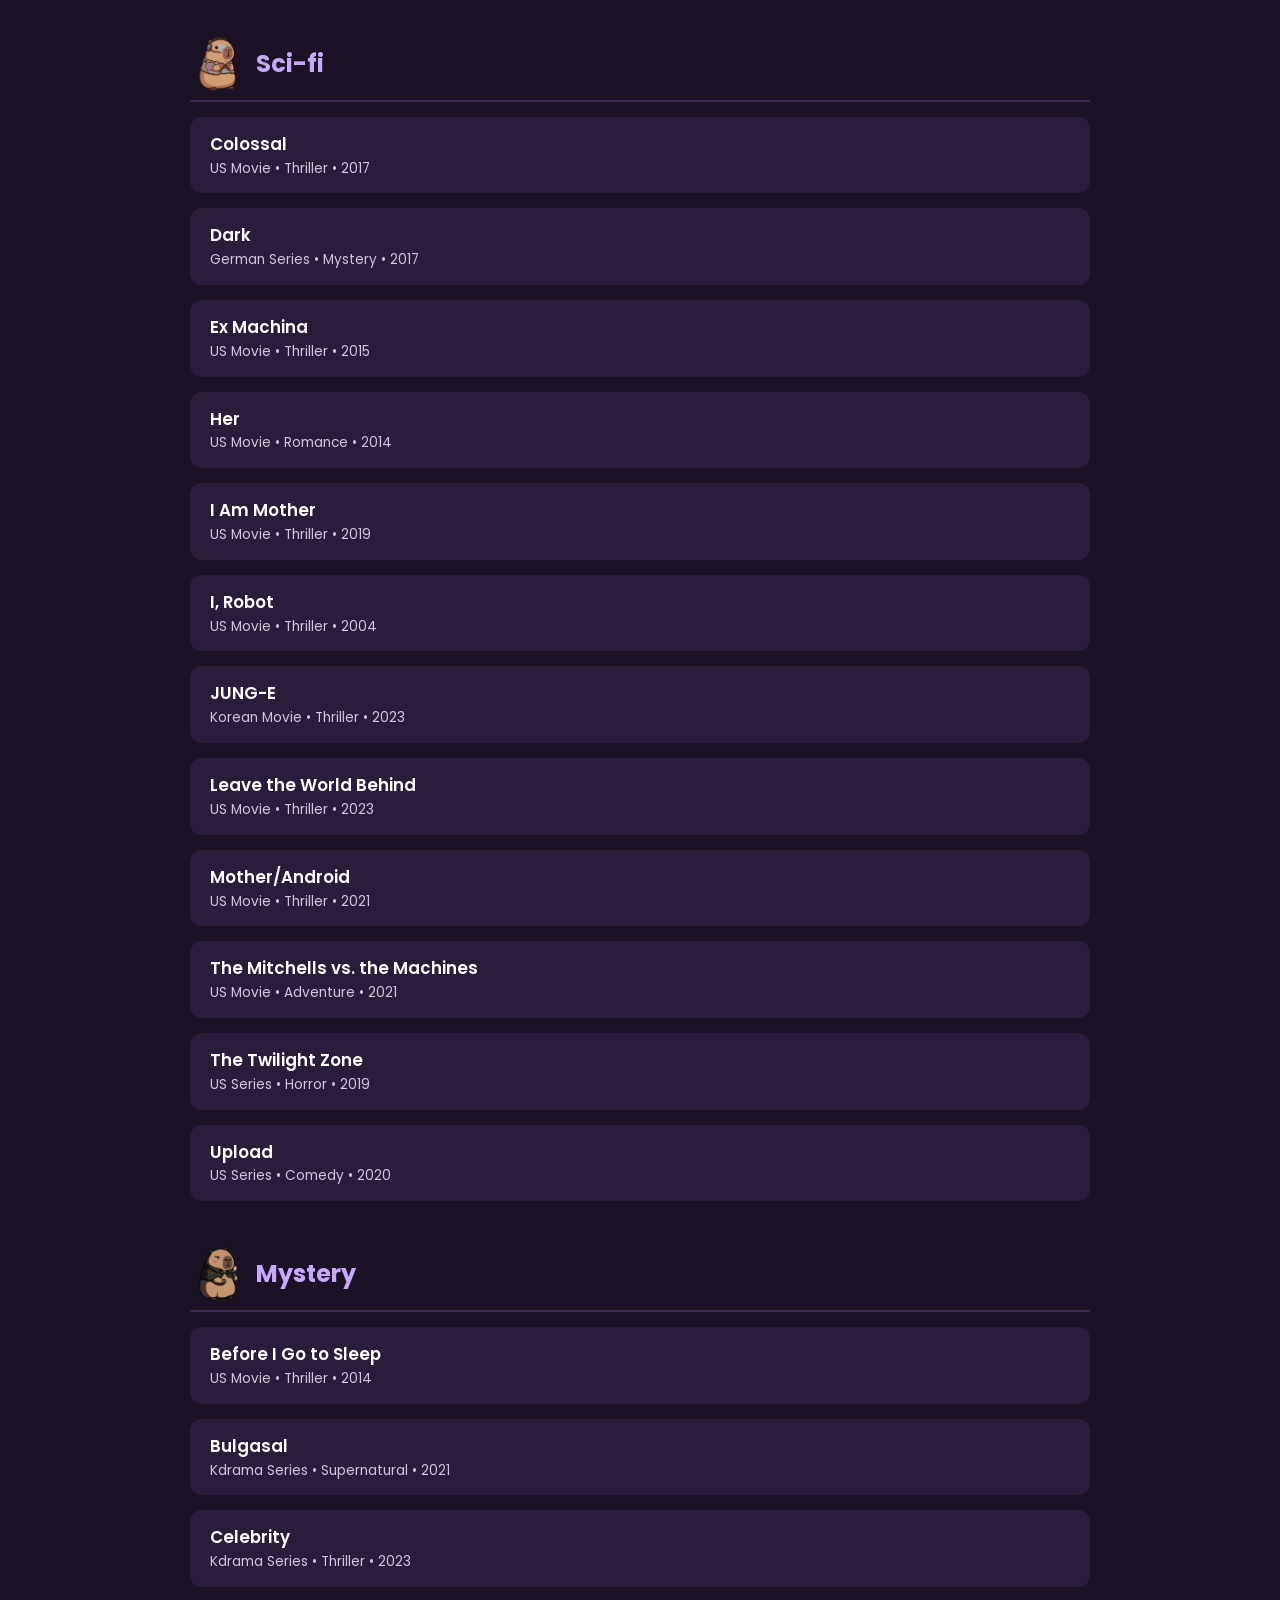
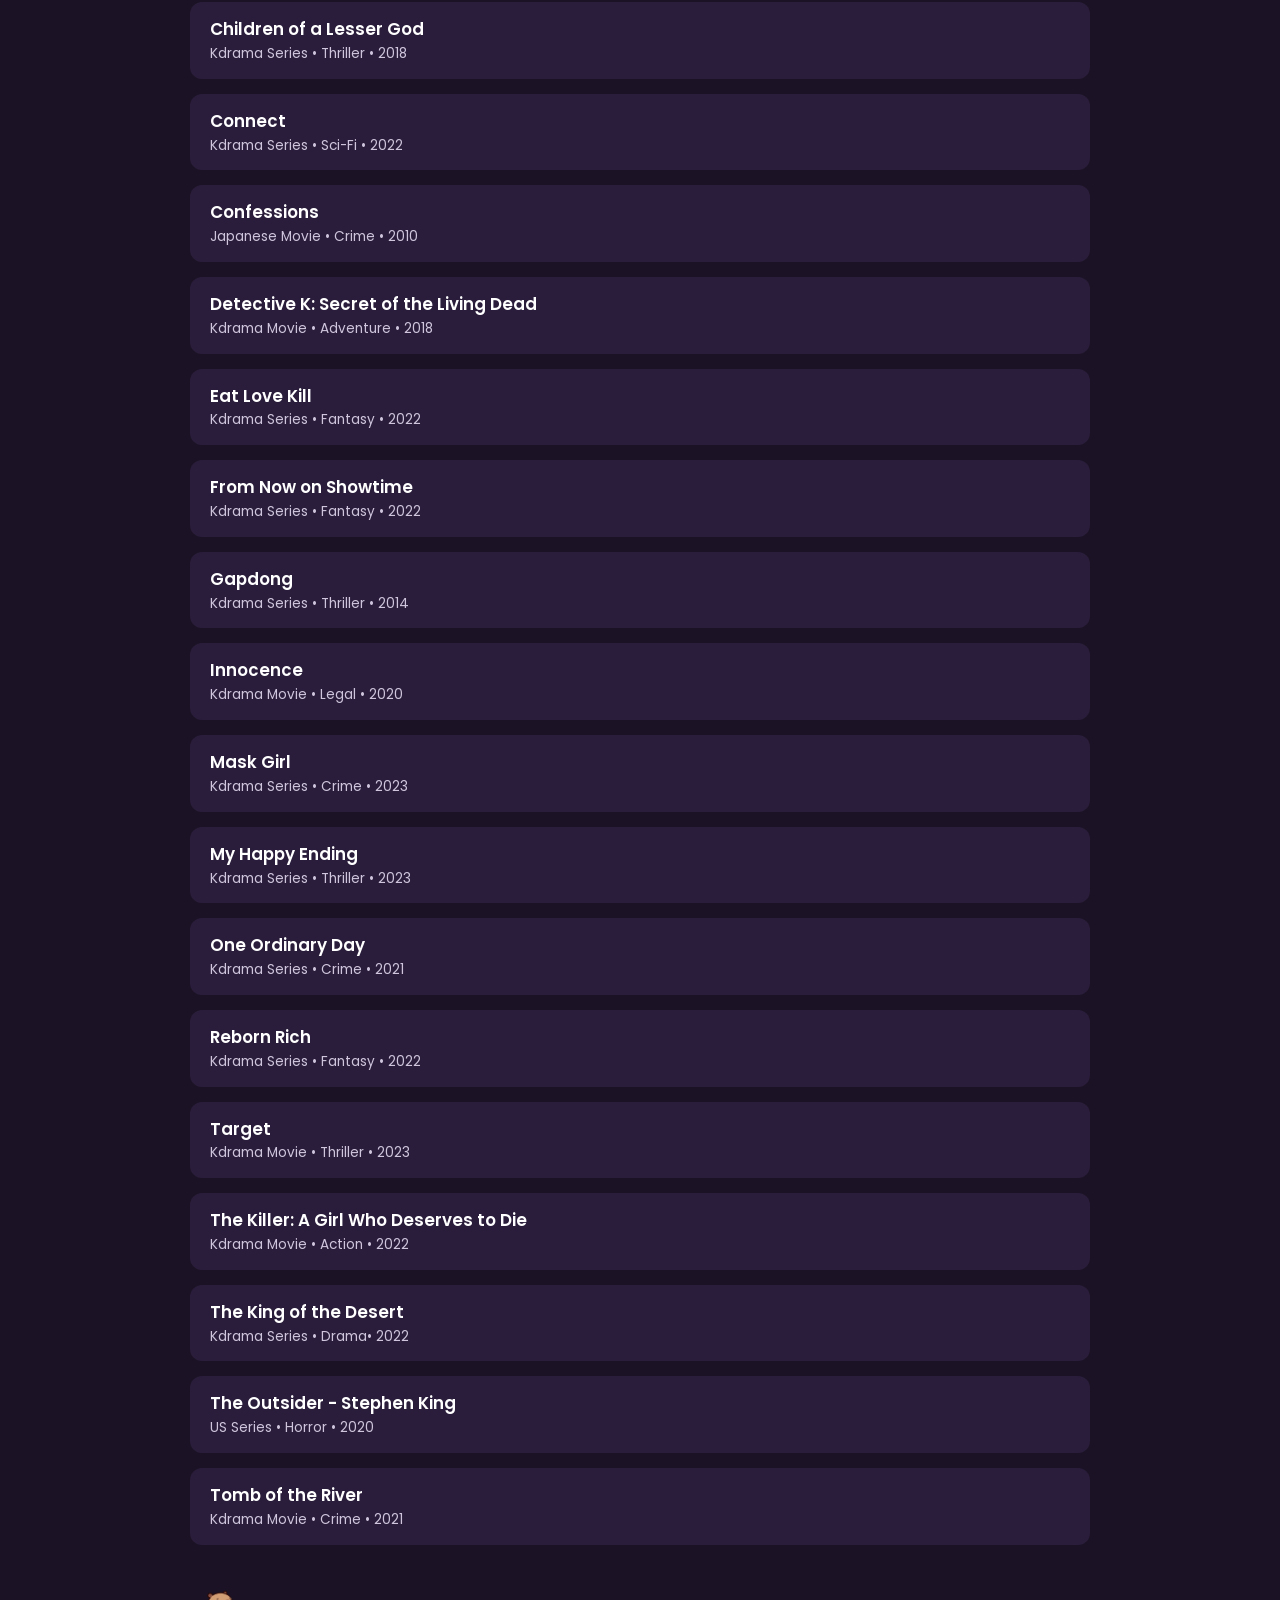
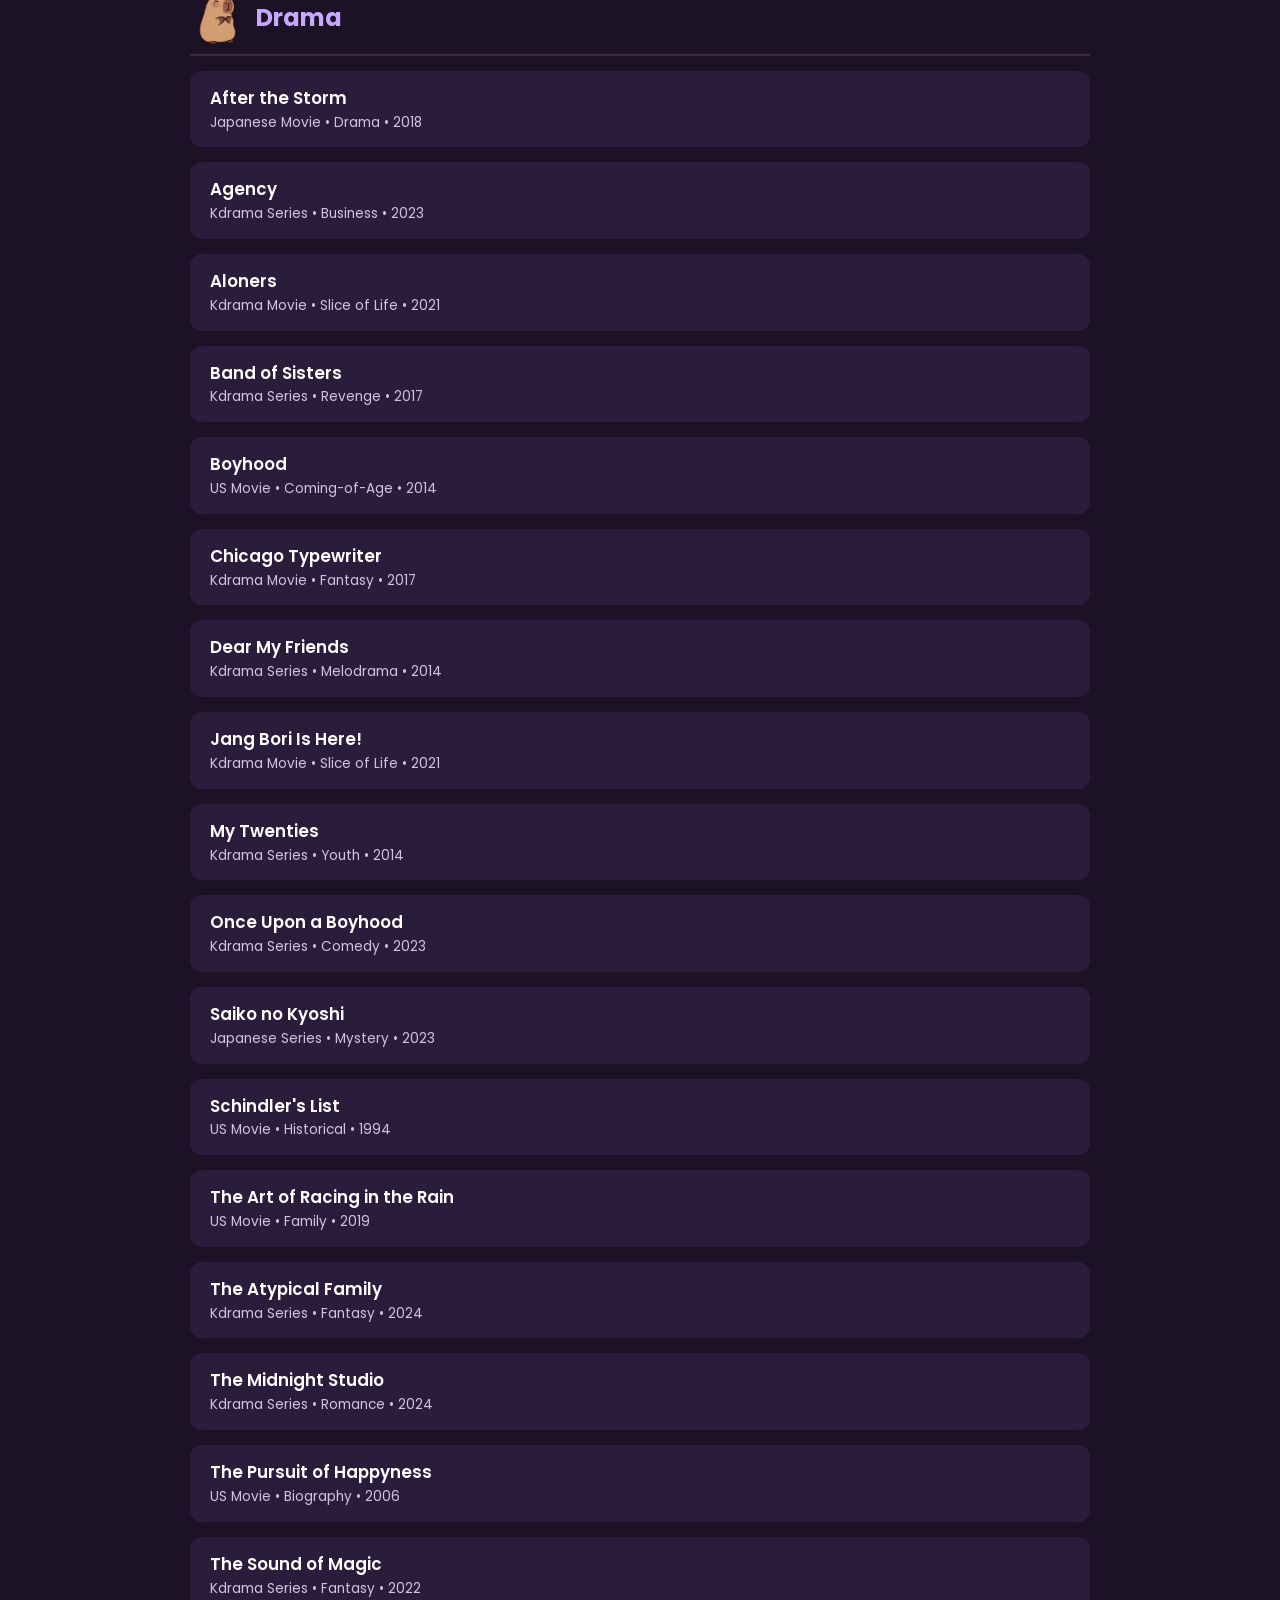
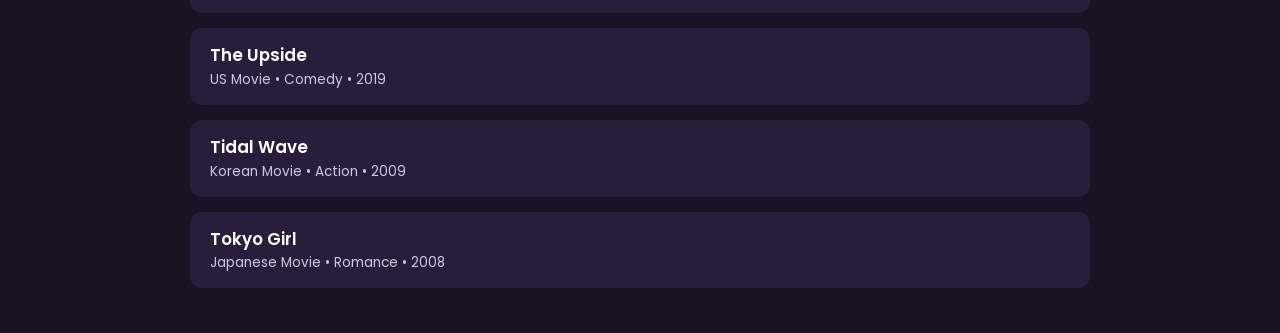
==== commit 3b54b9c0: "Update index.html" ====
--- a/index.html
+++ b/index.html
@@ -21,7 +21,7 @@
             <img src="images/capy/ctop.png" alt="Capybara" class="logo">
             Listahan ni Kimu
         </h1>
-        <p>A collection of movies worth watching.</p>
+        <p>Listahan ni Kimchi na hindi nababawasan</p>
     </header>
 
     <div class="search-container">
